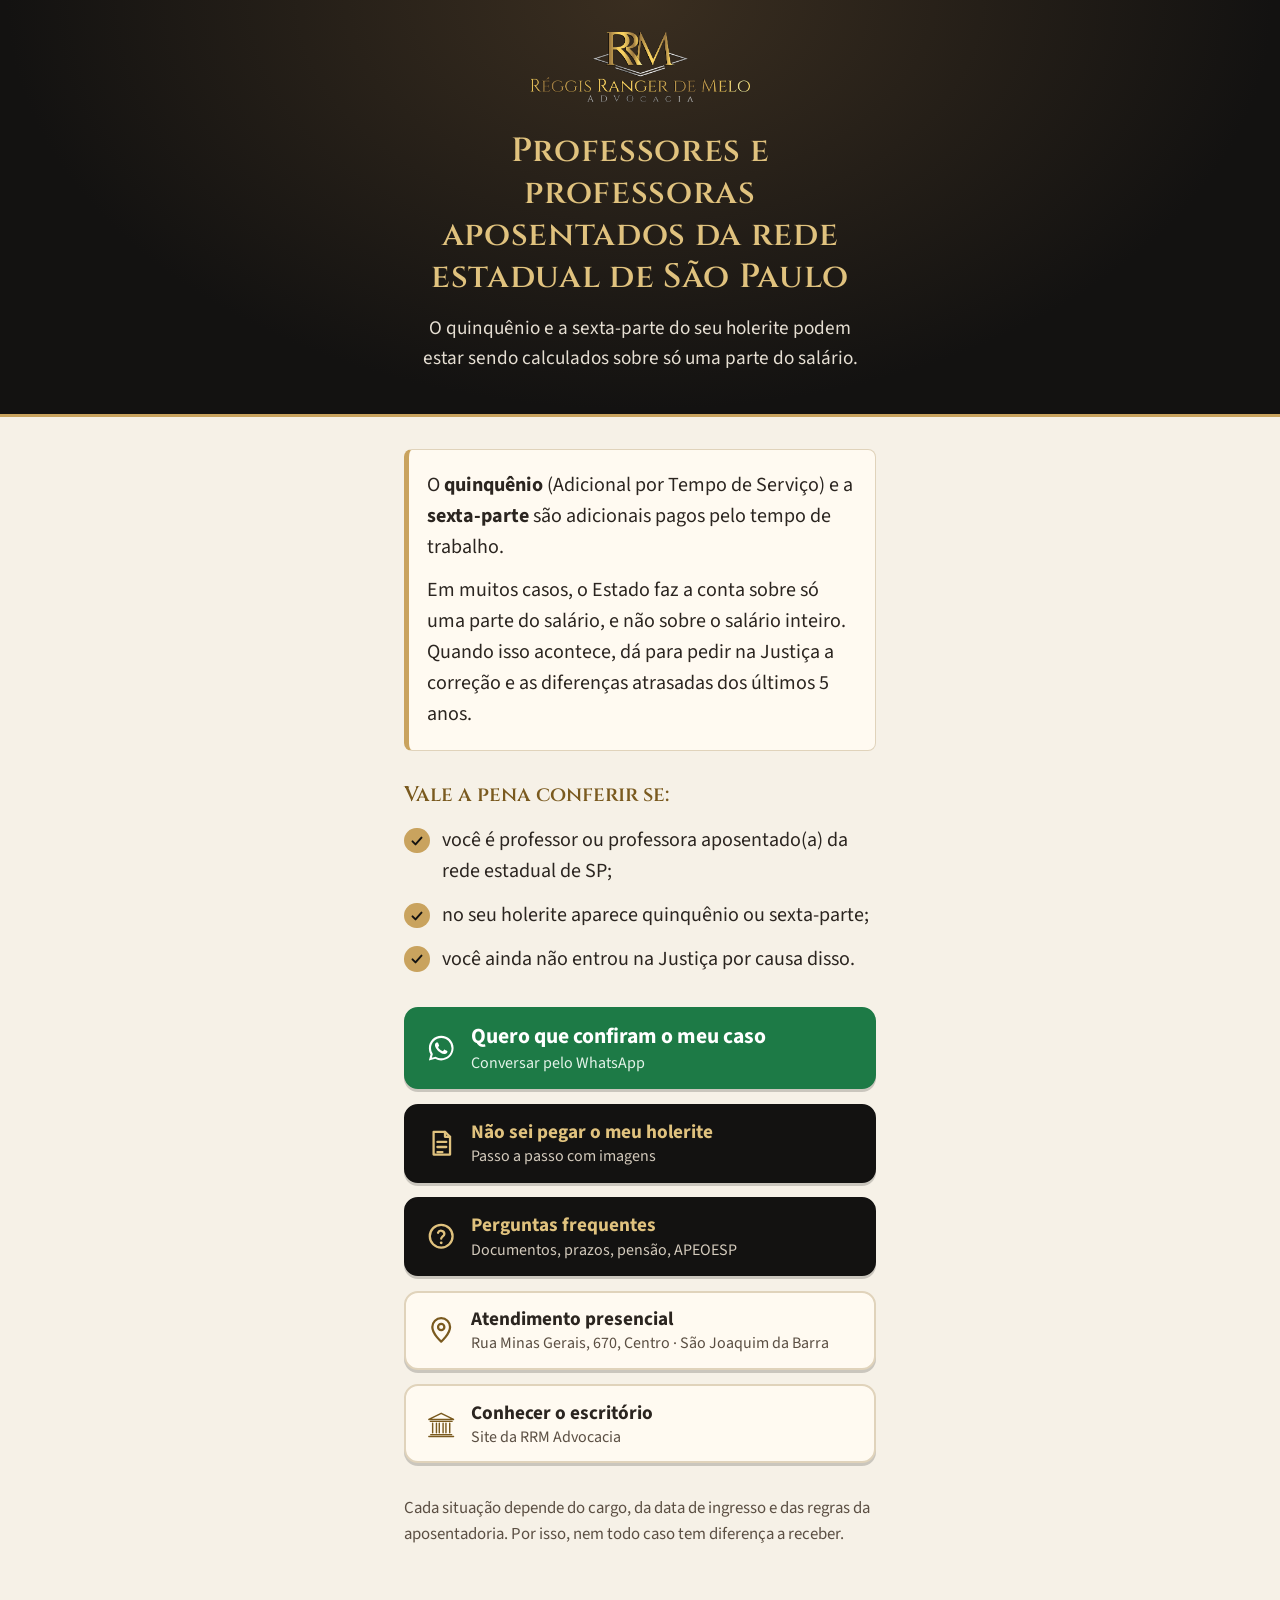
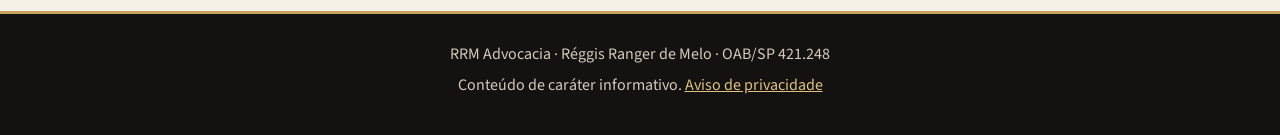
==== professores/index.html @ 8c8e2d01 "Rascunho da página de destino do anúncio para professores (/professores) Co-Authored-By: Claude Opus" ====
<!DOCTYPE html>
<html lang="pt-BR">
<head>
  <meta charset="utf-8">
  <meta name="viewport" content="width=device-width, initial-scale=1">
  <title>Professores aposentados da rede estadual de SP | RRM Advocacia</title>
  <meta name="description" content="Quinquênio (Adicional por Tempo de Serviço) e sexta-parte de professores aposentados da rede estadual de São Paulo. Atendimento em São Joaquim da Barra/SP ou pelo WhatsApp.">
  <meta name="theme-color" content="#131211">
  <link rel="canonical" href="https://advrrm.com.br/professores/">

  <meta property="og:type" content="website">
  <meta property="og:locale" content="pt_BR">
  <meta property="og:site_name" content="RRM Advocacia">
  <meta property="og:title" content="Professores aposentados da rede estadual de SP">
  <meta property="og:description" content="Quinquênio e sexta-parte: confira se o cálculo está certo. Atendimento pelo WhatsApp ou em São Joaquim da Barra/SP.">
  <meta property="og:url" content="https://advrrm.com.br/professores/">
  <meta property="og:image" content="https://advrrm.com.br/logo-rrm.png">
  <meta property="og:image:alt" content="Logotipo da RRM Advocacia">

  <link rel="icon" href="/favicon.ico" sizes="any">
  <link rel="icon" href="/favicon-32.png" type="image/png" sizes="32x32">
  <link rel="apple-touch-icon" href="/apple-touch-icon.png">
  <link rel="preload" href="/fontes/cinzel-latin.woff2" as="font" type="font/woff2" crossorigin>
  <link rel="preload" href="/fontes/source-sans-3-latin.woff2" as="font" type="font/woff2" crossorigin>

  <style>
    @font-face { font-family: "Cinzel"; src: url("/fontes/cinzel-latin.woff2") format("woff2"); font-weight: 400 900; font-display: swap; }
    @font-face { font-family: "Source Sans 3"; src: url("/fontes/source-sans-3-latin.woff2") format("woff2"); font-weight: 200 900; font-display: swap; }

    :root {
      --preto: #131211;
      --ouro: #c9a35e;
      --ouro-claro: #e0c27e;
      --ouro-escuro: #7a5a1f;
      --papel: #f6f1e7;
      --cartao: #fffaf1;
      --borda: #e0d3bb;
      --tinta: #2b2520;
      --tinta-suave: #5b4f43;
      --verde: #1d7a46;
      --titulo: "Cinzel", "Times New Roman", serif;
      --texto: "Source Sans 3", system-ui, -apple-system, "Segoe UI", Roboto, Arial, sans-serif;
    }
    * { box-sizing: border-box; }
    html { -webkit-text-size-adjust: 100%; }
    body {
      margin: 0;
      background: var(--papel);
      color: var(--tinta);
      font-family: var(--texto);
      font-size: 1.25rem;
      line-height: 1.55;
    }
    img { max-width: 100%; height: auto; display: block; }
    a:focus-visible { outline: 3px solid var(--ouro); outline-offset: 3px; }

    .topo {
      background: radial-gradient(ellipse at 50% 0%, #3a2e20 0%, var(--preto) 70%);
      color: #efe9df;
      text-align: center;
      padding: 2rem 1.25rem 2.5rem;
      border-bottom: 3px solid var(--ouro);
    }
    .topo img { width: 220px; margin: 0 auto 1.75rem; }
    .topo h1 {
      font-family: var(--titulo);
      font-weight: 600;
      font-size: clamp(1.55rem, 6.5vw, 2.1rem);
      line-height: 1.25;
      letter-spacing: .02em;
      color: var(--ouro-claro);
      margin: 0 auto;
      max-width: 30rem;
    }
    .topo p { margin: 1rem auto 0; max-width: 28rem; font-size: 1.2rem; color: #e6dfd3; }

    .conteudo { max-width: 32rem; margin: 0 auto; padding: 2rem 1.25rem 2.5rem; }

    .explica {
      background: var(--cartao);
      border: 1px solid var(--borda);
      border-left: 5px solid var(--ouro);
      border-radius: 8px;
      padding: 1.25rem 1.25rem 1.25rem 1.1rem;
      margin: 0 0 1.75rem;
    }
    .explica p { margin: 0 0 .75rem; }
    .explica p:last-child { margin: 0; }
    .explica strong { color: var(--tinta); }

    .confira { margin: 0 0 2rem; }
    .confira h2 {
      font-family: var(--titulo);
      font-size: 1.3rem;
      font-weight: 600;
      color: var(--ouro-escuro);
      margin: 0 0 .9rem;
    }
    .confira ul { list-style: none; margin: 0; padding: 0; }
    .confira li { position: relative; padding-left: 2.4rem; margin-bottom: .8rem; }
    .confira li::before {
      content: "";
      position: absolute; left: 0; top: .15rem;
      width: 1.6rem; height: 1.6rem;
      border-radius: 50%;
      background: var(--ouro) url("data:image/svg+xml,%3Csvg xmlns='http://www.w3.org/2000/svg' viewBox='0 0 24 24'%3E%3Cpath d='M6 12.5l4 4 8-9' fill='none' stroke='%23131211' stroke-width='2.6' stroke-linecap='round' stroke-linejoin='round'/%3E%3C/svg%3E") center / 1.1rem no-repeat;
    }

    .botoes { display: grid; gap: .9rem; margin: 0 0 2rem; }
    .botao {
      display: flex;
      align-items: center;
      gap: .9rem;
      min-height: 4.25rem;
      padding: .9rem 1.25rem;
      border-radius: 14px;
      border: 2px solid var(--preto);
      background: var(--preto);
      color: var(--ouro-claro);
      font-weight: 700;
      font-size: 1.2rem;
      line-height: 1.25;
      text-decoration: none;
      box-shadow: 0 3px 0 rgba(0,0,0,.18);
    }
    .botao svg { flex: none; width: 1.9rem; height: 1.9rem; }
    .botao span small { display: block; font-weight: 400; font-size: 1rem; color: #d3cabc; margin-top: .15rem; }
    .botao:active { transform: translateY(2px); box-shadow: none; }
    .botao-principal {
      background: var(--verde);
      border-color: var(--verde);
      color: #fff;
      font-size: 1.35rem;
      min-height: 5rem;
    }
    .botao-principal span small { color: #e3f3e9; }
    .botao-claro {
      background: var(--cartao);
      border-color: var(--borda);
      color: var(--tinta);
    }
    .botao-claro span small { color: var(--tinta-suave); }
    .botao-claro svg { color: var(--ouro-escuro); }

    .aviso { font-size: 1.05rem; color: var(--tinta-suave); margin: 0 0 1.5rem; }

    .rodape {
      background: var(--preto);
      color: #d3cabc;
      text-align: center;
      font-size: 1rem;
      padding: 1.75rem 1.25rem 2rem;
      border-top: 3px solid var(--ouro);
    }
    .rodape p { margin: 0 0 .35rem; }
    .rodape a { color: var(--ouro-claro); }
  </style>
</head>
<body>
  <header class="topo">
    <img src="/logo-rrm.png" width="1502" height="480" alt="RRM Advocacia · Réggis Ranger de Melo">
    <h1>Professores e professoras aposentados da rede estadual de São Paulo</h1>
    <p>O quinquênio e a sexta-parte do seu holerite podem estar sendo calculados sobre só uma parte do salário.</p>
  </header>

  <main class="conteudo">
    <div class="explica">
      <p>O <strong>quinquênio</strong> (Adicional por Tempo de Serviço) e a <strong>sexta-parte</strong> são adicionais pagos pelo tempo de trabalho.</p>
      <p>Em muitos casos, o Estado faz a conta sobre só uma parte do salário, e não sobre o salário inteiro. Quando isso acontece, dá para pedir na Justiça a correção e as diferenças atrasadas dos últimos 5 anos.</p>
    </div>

    <section class="confira" aria-labelledby="confira-titulo">
      <h2 id="confira-titulo">Vale a pena conferir se:</h2>
      <ul>
        <li>você é professor ou professora aposentado(a) da rede estadual de SP;</li>
        <li>no seu holerite aparece quinquênio ou sexta-parte;</li>
        <li>você ainda não entrou na Justiça por causa disso.</li>
      </ul>
    </section>

    <nav class="botoes" aria-label="Opções de atendimento">
      <a class="botao botao-principal" href="https://wa.me/551637285886?text=Ol%C3%A1%2C%20vim%20pelo%20an%C3%BAncio%20e%20gostaria%20de%20atendimento%20sobre%20professores%20aposentados%20da%20rede%20estadual." rel="noopener">
        <svg aria-hidden="true" focusable="false"><use href="#icone-whatsapp"/></svg>
        <span>Quero que confiram o meu caso<small>Conversar pelo WhatsApp</small></span>
      </a>
      <a class="botao" href="/como-baixar-holerite.html">
        <svg aria-hidden="true" focusable="false"><use href="#icone-holerite"/></svg>
        <span>Não sei pegar o meu holerite<small>Passo a passo com imagens</small></span>
      </a>
      <a class="botao" href="/servidor-publico.html#faq-titulo">
        <svg aria-hidden="true" focusable="false"><use href="#icone-pergunta"/></svg>
        <span>Perguntas frequentes<small>Documentos, prazos, pensão, APEOESP</small></span>
      </a>
      <a class="botao botao-claro" href="https://www.google.com/maps/search/?api=1&amp;query=Rua%20Minas%20Gerais%2C%20670%2C%20Centro%2C%20S%C3%A3o%20Joaquim%20da%20Barra%20-%20SP" target="_blank" rel="noopener noreferrer">
        <svg aria-hidden="true" focusable="false"><use href="#icone-local"/></svg>
        <span>Atendimento presencial<small>Rua Minas Gerais, 670, Centro · São Joaquim da Barra</small></span>
      </a>
      <a class="botao botao-claro" href="/">
        <svg aria-hidden="true" focusable="false"><use href="#icone-coluna"/></svg>
        <span>Conhecer o escritório<small>Site da RRM Advocacia</small></span>
      </a>
    </nav>

    <p class="aviso">Cada situação depende do cargo, da data de ingresso e das regras da aposentadoria. Por isso, nem todo caso tem diferença a receber.</p>
  </main>

  <footer class="rodape">
    <p>RRM Advocacia · Réggis Ranger de Melo · OAB/SP 421.248</p>
    <p>Conteúdo de caráter informativo. <a href="/privacidade.html">Aviso de privacidade</a></p>
  </footer>

  <svg width="0" height="0" style="position:absolute" aria-hidden="true" focusable="false">
    <symbol id="icone-whatsapp" viewBox="0 0 32 32"><path fill="currentColor" d="M16.04 3C8.86 3 3.04 8.8 3.04 15.96c0 2.3.6 4.53 1.75 6.5L3 29l6.72-1.76a13 13 0 0 0 6.32 1.61h.01c7.17 0 13-5.8 13-12.96C29.05 8.8 23.21 3 16.04 3Zm0 23.66h-.01c-1.94 0-3.85-.52-5.51-1.51l-.4-.23-3.99 1.04 1.07-3.88-.26-.4a10.7 10.7 0 0 1-1.65-5.72c0-5.95 4.85-10.79 10.8-10.79 2.88 0 5.59 1.12 7.63 3.16a10.7 10.7 0 0 1 3.16 7.63c0 5.95-4.85 10.7-10.84 10.7Zm5.92-8.07c-.32-.16-1.92-.95-2.22-1.05-.3-.11-.51-.16-.73.16-.22.32-.84 1.05-1.03 1.27-.19.21-.38.24-.7.08-.33-.16-1.38-.51-2.62-1.62-.97-.86-1.62-1.93-1.81-2.25-.19-.32-.02-.5.14-.66.15-.14.33-.38.49-.57.16-.19.21-.32.32-.54.11-.21.05-.4-.03-.56-.08-.16-.73-1.75-1-2.4-.26-.63-.53-.54-.73-.55h-.62c-.21 0-.56.08-.86.4-.3.32-1.13 1.1-1.13 2.69s1.16 3.12 1.32 3.34c.16.21 2.28 3.47 5.52 4.87.77.33 1.37.53 1.84.68.77.24 1.48.21 2.03.13.62-.09 1.92-.78 2.19-1.54.27-.76.27-1.4.19-1.54-.08-.13-.29-.21-.62-.37Z"/></symbol>
    <symbol id="icone-holerite" viewBox="0 0 24 24"><g fill="none" stroke="currentColor" stroke-width="1.8" stroke-linecap="round" stroke-linejoin="round"><path d="M6 3h9l4 4v14H6Z"/><path d="M15 3v4h4M9 11h7M9 15h7M9 19h4"/></g></symbol>
    <symbol id="icone-pergunta" viewBox="0 0 24 24"><g fill="none" stroke="currentColor" stroke-width="1.8" stroke-linecap="round" stroke-linejoin="round"><circle cx="12" cy="12" r="9"/><path d="M9.5 9.3a2.6 2.6 0 0 1 5 .9c0 1.7-2.5 2.2-2.5 3.8"/></g><circle cx="12" cy="17.2" r="1.1" fill="currentColor"/></symbol>
    <symbol id="icone-local" viewBox="0 0 24 24"><g fill="none" stroke="currentColor" stroke-width="1.8" stroke-linejoin="round"><path d="M12 21s-7-6.1-7-11.5a7 7 0 0 1 14 0C19 14.9 12 21 12 21Z"/><circle cx="12" cy="9.5" r="2.5"/></g></symbol>
    <symbol id="icone-coluna" viewBox="0 0 64 64"><g fill="none" stroke="currentColor" stroke-width="3" stroke-linejoin="round" stroke-linecap="round"><path d="M6 22 32 9l26 13Z"/><path d="M9 26h46M14 30v20M22 30v20M42 30v20M50 30v20M28 30v20M36 30v20M10 54h44M6 58h52"/></g></symbol>
  </svg>

  <!-- Cloudflare Web Analytics --><script type='module' src='https://static.cloudflareinsights.com/beacon.min.js' data-cf-beacon='{"token": "990695eda1e849b4b860014d4d58124f"}'></script><!-- End Cloudflare Web Analytics -->
</body>
</html>
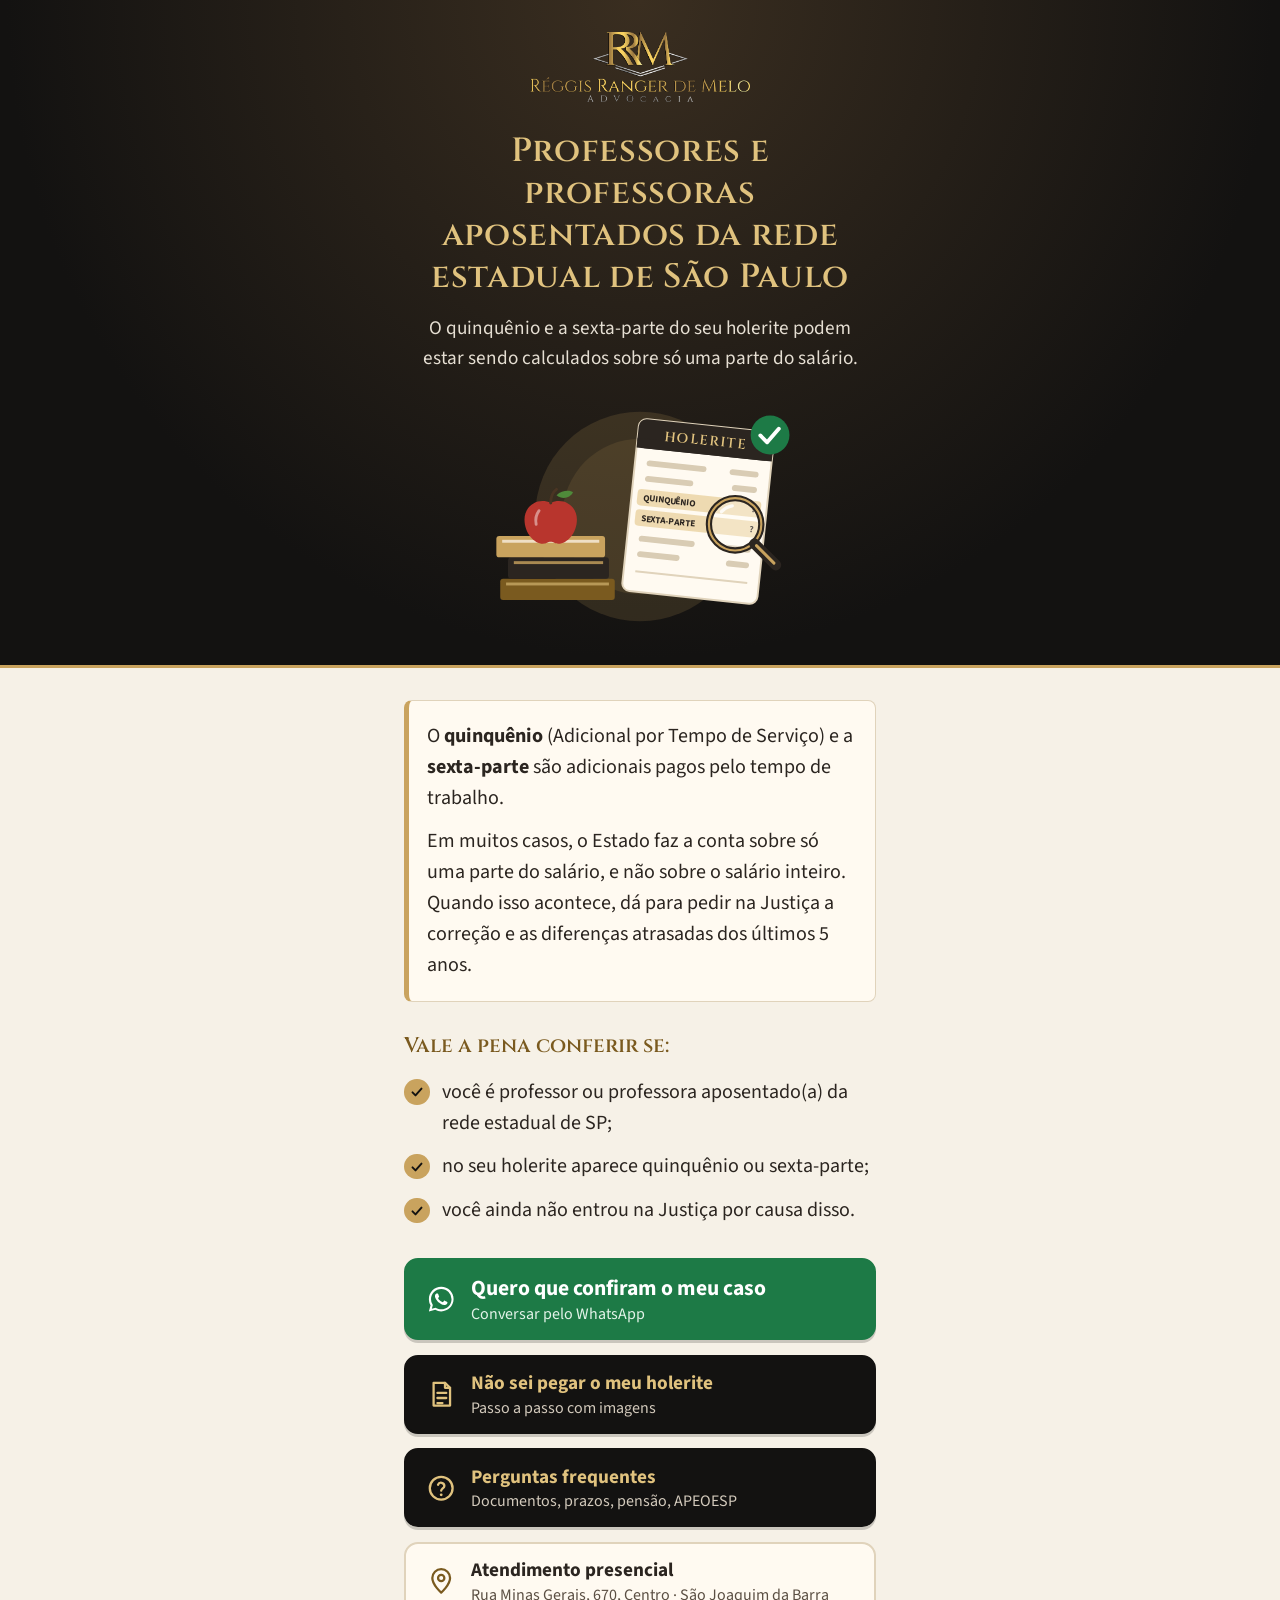
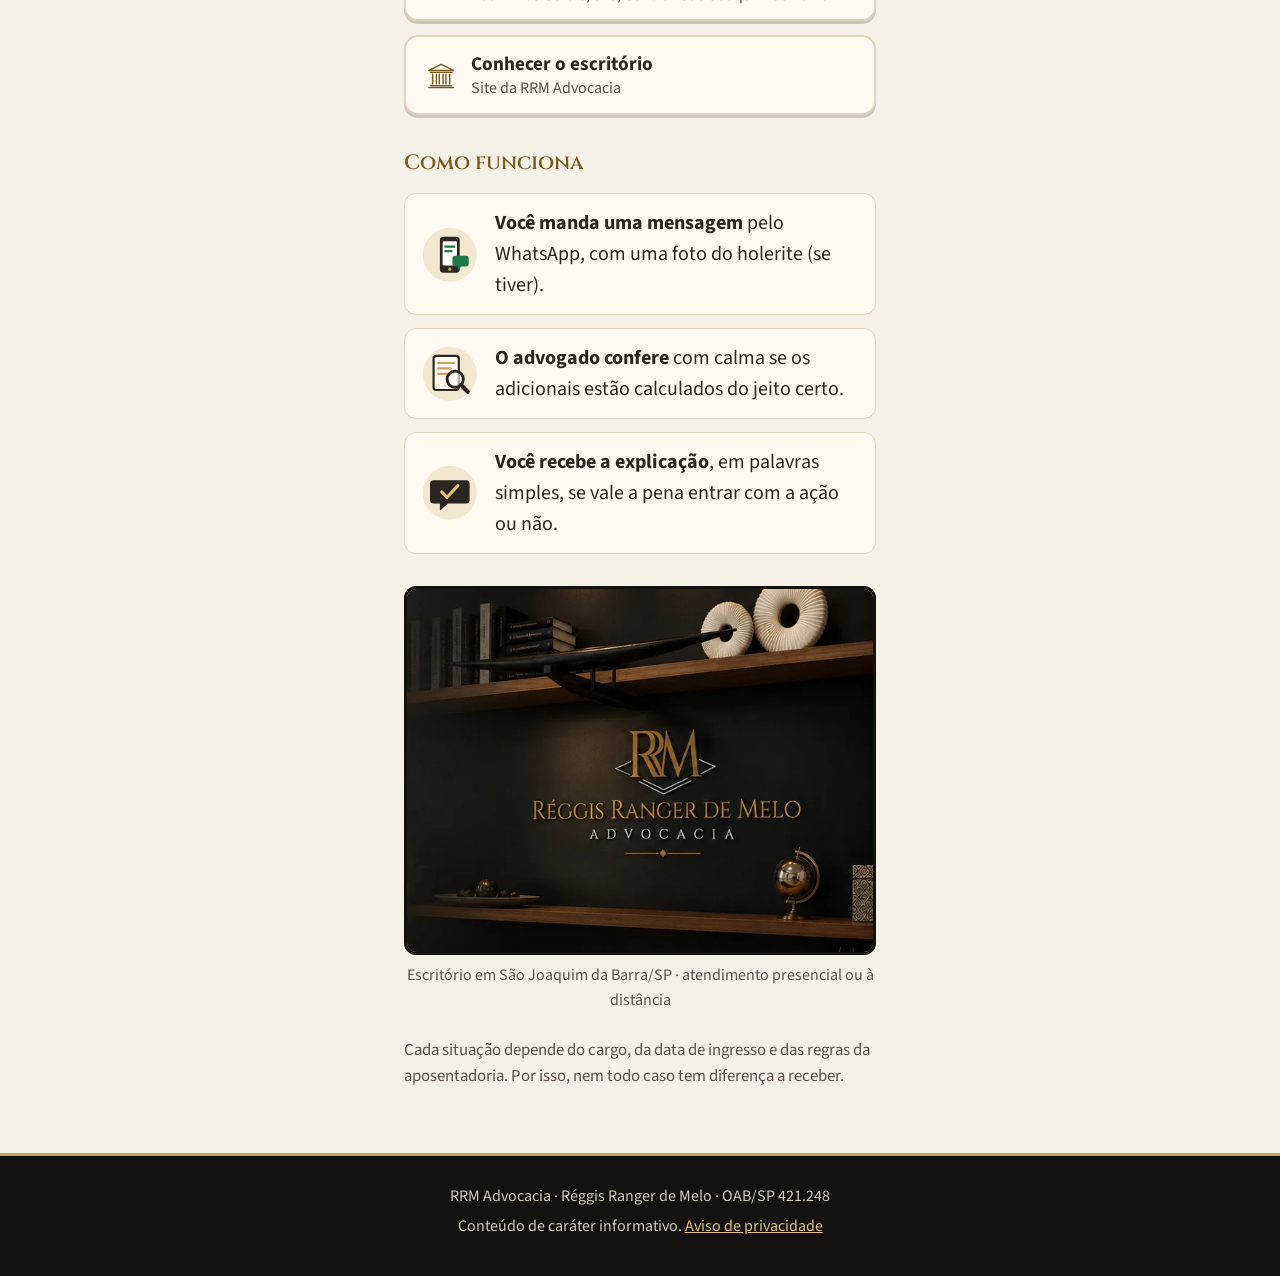
==== commit e1d1113e: "Página dos professores: ilustração, "Como funciona" e foto do escritório Co-Authored-By: Claude Opus" ====
--- a/professores/index.html
+++ b/professores/index.html
@@ -154,6 +154,31 @@
     }
     .rodape p { margin: 0 0 .35rem; }
     .rodape a { color: var(--ouro-claro); }
+
+    .ilustracao { display: block; width: 100%; max-width: 330px; margin: 1.75rem auto 0; }
+
+    .como { margin: 0 0 2rem; }
+    .como h2, .confira h2 {
+      font-family: var(--titulo);
+      font-size: 1.3rem;
+      font-weight: 600;
+      color: var(--ouro-escuro);
+      margin: 0 0 .9rem;
+    }
+    .como ol { list-style: none; margin: 0; padding: 0; display: grid; gap: .8rem; }
+    .como li {
+      display: flex; align-items: center; gap: 1rem;
+      background: var(--cartao);
+      border: 1px solid var(--borda);
+      border-radius: 12px;
+      padding: .85rem 1rem;
+    }
+    .como svg { flex: none; width: 3.6rem; height: 3.6rem; }
+    .como strong { color: var(--tinta); }
+
+    .foto { margin: 0 0 1.5rem; }
+    .foto img { width: 100%; border-radius: 12px; border: 3px solid var(--preto); }
+    .foto figcaption { font-size: 1rem; color: var(--tinta-suave); text-align: center; margin-top: .5rem; }
   </style>
 </head>
 <body>
@@ -161,6 +186,50 @@
     <img src="/logo-rrm.png" width="1502" height="480" alt="RRM Advocacia · Réggis Ranger de Melo">
     <h1>Professores e professoras aposentados da rede estadual de São Paulo</h1>
     <p>O quinquênio e a sexta-parte do seu holerite podem estar sendo calculados sobre só uma parte do salário.</p>
+    <svg class="ilustracao" viewBox="0 0 340 230" role="img" aria-label="Ilustração: holerite sendo conferido com uma lupa, ao lado de livros e uma maçã">
+      <circle cx="170" cy="118" r="108" fill="#c9a35e" opacity=".16"/>
+      <circle cx="170" cy="118" r="80" fill="#c9a35e" opacity=".12"/>
+      <!-- livros -->
+      <rect x="26" y="182" width="118" height="22" rx="3" fill="#7a5a1f"/>
+      <rect x="32" y="186" width="106" height="3" fill="#e0c27e" opacity=".6"/>
+      <rect x="34" y="160" width="104" height="22" rx="3" fill="#2b2520"/>
+      <rect x="40" y="164" width="92" height="3" fill="#c9a35e" opacity=".8"/>
+      <rect x="22" y="138" width="112" height="22" rx="3" fill="#c9a35e"/>
+      <rect x="28" y="142" width="100" height="3" fill="#fffaf1" opacity=".7"/>
+      <!-- maçã -->
+      <path d="M78 104c-12-6-27 2-27 17 0 14 10 25 19 25 4 0 5-2 8-2s4 2 8 2c9 0 19-11 19-25 0-15-15-23-27-17Z" fill="#b8352d"/>
+      <path d="M66 112c-3 4-4 9-3 14" stroke="#fff" stroke-width="3" stroke-linecap="round" opacity=".45" fill="none"/>
+      <path d="M78 104c0-6 2-11 6-14" stroke="#4a3523" stroke-width="3" stroke-linecap="round" fill="none"/>
+      <path d="M84 96c6-6 15-5 17-3-3 6-11 8-17 3Z" fill="#4f8a3a"/>
+      <!-- holerite -->
+      <g transform="rotate(6 232 112)">
+        <rect x="160" y="24" width="140" height="178" rx="8" fill="#fffaf1" stroke="#e0d3bb" stroke-width="2"/>
+        <rect x="160" y="24" width="140" height="30" rx="8" fill="#2b2520"/>
+        <rect x="160" y="44" width="140" height="10" fill="#2b2520"/>
+        <text x="230" y="44" text-anchor="middle" font-family="Cinzel, serif" font-weight="700" font-size="14" fill="#e0c27e" letter-spacing="1.5">HOLERITE</text>
+        <g font-family="Source Sans 3, Arial, sans-serif" font-size="9.5" fill="#5b4f43">
+          <rect x="172" y="66" width="62" height="6" rx="3" fill="#d9ccb4"/><rect x="258" y="66" width="30" height="6" rx="3" fill="#d9ccb4"/>
+          <rect x="172" y="82" width="50" height="6" rx="3" fill="#d9ccb4"/><rect x="262" y="82" width="26" height="6" rx="3" fill="#d9ccb4"/>
+          <rect x="166" y="96" width="128" height="17" rx="4" fill="#e0c27e" opacity=".55"/>
+          <text x="172" y="108" font-weight="700" fill="#2b2520">QUINQUÊNIO</text><text x="288" y="108" text-anchor="end" font-weight="700" fill="#2b2520">?</text>
+          <rect x="166" y="117" width="128" height="17" rx="4" fill="#e0c27e" opacity=".55"/>
+          <text x="172" y="129" font-weight="700" fill="#2b2520">SEXTA-PARTE</text><text x="288" y="129" text-anchor="end" font-weight="700" fill="#2b2520">?</text>
+          <rect x="172" y="144" width="58" height="6" rx="3" fill="#d9ccb4"/><rect x="260" y="144" width="28" height="6" rx="3" fill="#d9ccb4"/>
+          <rect x="172" y="160" width="44" height="6" rx="3" fill="#d9ccb4"/><rect x="264" y="160" width="24" height="6" rx="3" fill="#d9ccb4"/>
+          <rect x="172" y="180" width="116" height="2" fill="#e0d3bb"/>
+        </g>
+      </g>
+      <!-- lupa -->
+      <circle cx="268" cy="126" r="27" fill="#ffffff" opacity=".25"/>
+      <circle cx="268" cy="126" r="27" fill="none" stroke="#2b2520" stroke-width="6.5"/>
+      <circle cx="268" cy="126" r="27" fill="none" stroke="#c9a35e" stroke-width="2.2"/>
+      <path d="M288 146 310 168" stroke="#2b2520" stroke-width="11" stroke-linecap="round"/>
+      <path d="M290 148 308 166" stroke="#c9a35e" stroke-width="3" stroke-linecap="round"/>
+      <path d="M254 113a18 18 0 0 1 11-6" stroke="#fff" stroke-width="3.5" stroke-linecap="round" fill="none" opacity=".8"/>
+      <!-- selo -->
+      <circle cx="304" cy="34" r="20" fill="#1d7a46"/>
+      <path d="M294 34.5l7 7 12-14" fill="none" stroke="#fff" stroke-width="4" stroke-linecap="round" stroke-linejoin="round"/>
+    </svg>
   </header>
 
   <main class="conteudo">
@@ -201,6 +270,30 @@
       </a>
     </nav>
 
+    <section class="como" aria-labelledby="como-titulo">
+      <h2 id="como-titulo">Como funciona</h2>
+      <ol>
+        <li>
+          <svg viewBox="0 0 64 64" aria-hidden="true" focusable="false"><circle cx="32" cy="32" r="30" fill="#c9a35e" opacity=".22"/><rect x="21" y="12" width="22" height="40" rx="4" fill="#2b2520"/><rect x="24" y="17" width="16" height="27" rx="1.5" fill="#fffaf1"/><circle cx="32" cy="48" r="1.8" fill="#c9a35e"/><path d="M27 23h10M27 28h7" stroke="#1d7a46" stroke-width="2.4" stroke-linecap="round"/><path d="M38 33h12a3 3 0 0 1 3 3v6a3 3 0 0 1-3 3h-5l-4 4v-4h-3a3 3 0 0 1-3-3v-6a3 3 0 0 1 3-3Z" fill="#1d7a46"/></svg>
+          <span><strong>Você manda uma mensagem</strong> pelo WhatsApp, com uma foto do holerite (se tiver).</span>
+        </li>
+        <li>
+          <svg viewBox="0 0 64 64" aria-hidden="true" focusable="false"><circle cx="32" cy="32" r="30" fill="#c9a35e" opacity=".22"/><rect x="14" y="12" width="28" height="38" rx="3" fill="#fffaf1" stroke="#2b2520" stroke-width="2.4"/><path d="M19 20h18M19 26h14M19 32h18" stroke="#c9a35e" stroke-width="2.4" stroke-linecap="round"/><circle cx="38" cy="38" r="9" fill="#fff" fill-opacity=".6" stroke="#2b2520" stroke-width="3.2"/><path d="M44.5 44.5 52 52" stroke="#2b2520" stroke-width="4.5" stroke-linecap="round"/></svg>
+          <span><strong>O advogado confere</strong> com calma se os adicionais estão calculados do jeito certo.</span>
+        </li>
+        <li>
+          <svg viewBox="0 0 64 64" aria-hidden="true" focusable="false"><circle cx="32" cy="32" r="30" fill="#c9a35e" opacity=".22"/><path d="M14 18h36a4 4 0 0 1 4 4v18a4 4 0 0 1-4 4H30l-9 8v-8h-7a4 4 0 0 1-4-4V22a4 4 0 0 1 4-4Z" fill="#2b2520"/><path d="M23 31l6 6 12-13" fill="none" stroke="#e0c27e" stroke-width="3.4" stroke-linecap="round" stroke-linejoin="round"/></svg>
+          <span><strong>Você recebe a explicação</strong>, em palavras simples, se vale a pena entrar com a ação ou não.</span>
+        </li>
+      </ol>
+    </section>
+
+
+    <figure class="foto">
+      <img src="/professores/escritorio.webp" width="640" height="498" alt="Parede do escritório RRM Advocacia, com o logotipo Réggis Ranger de Melo Advocacia" loading="lazy" decoding="async">
+      <figcaption>Escritório em São Joaquim da Barra/SP · atendimento presencial ou à distância</figcaption>
+    </figure>
+
     <p class="aviso">Cada situação depende do cargo, da data de ingresso e das regras da aposentadoria. Por isso, nem todo caso tem diferença a receber.</p>
   </main>
 
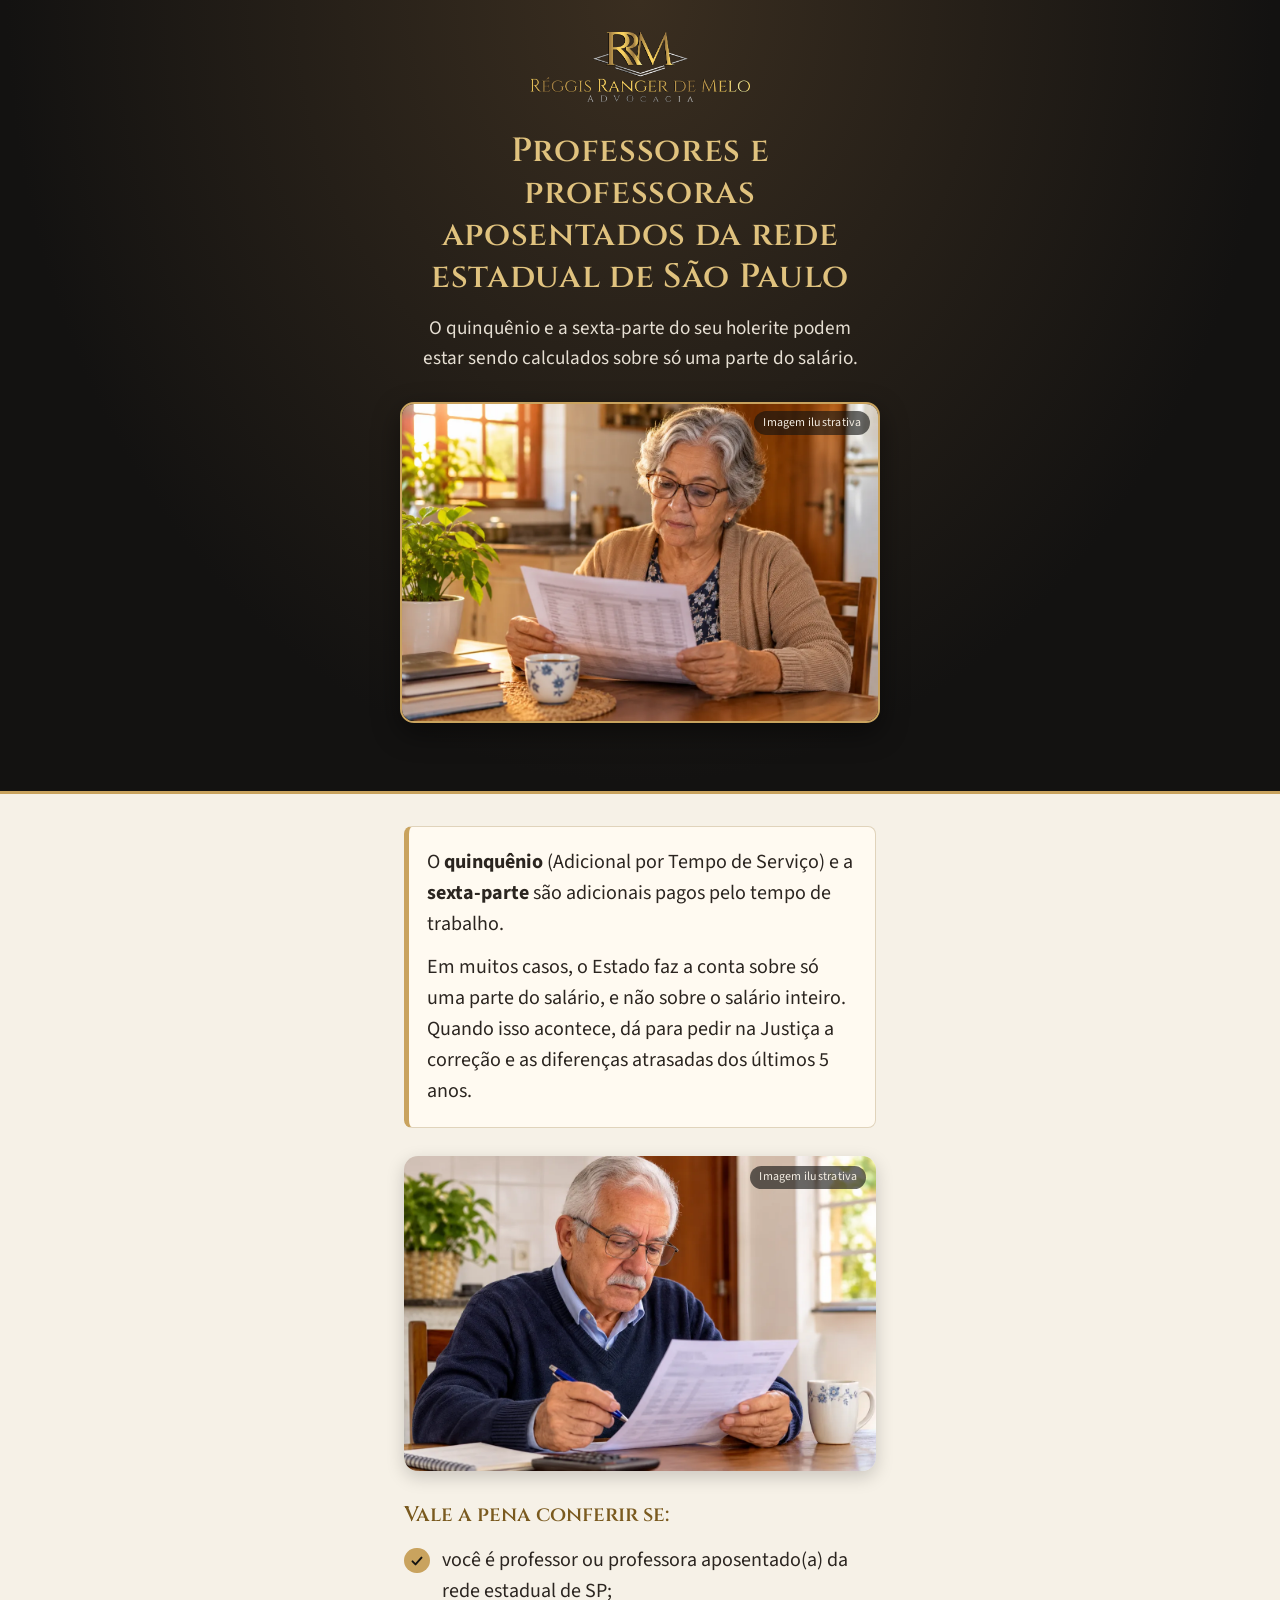
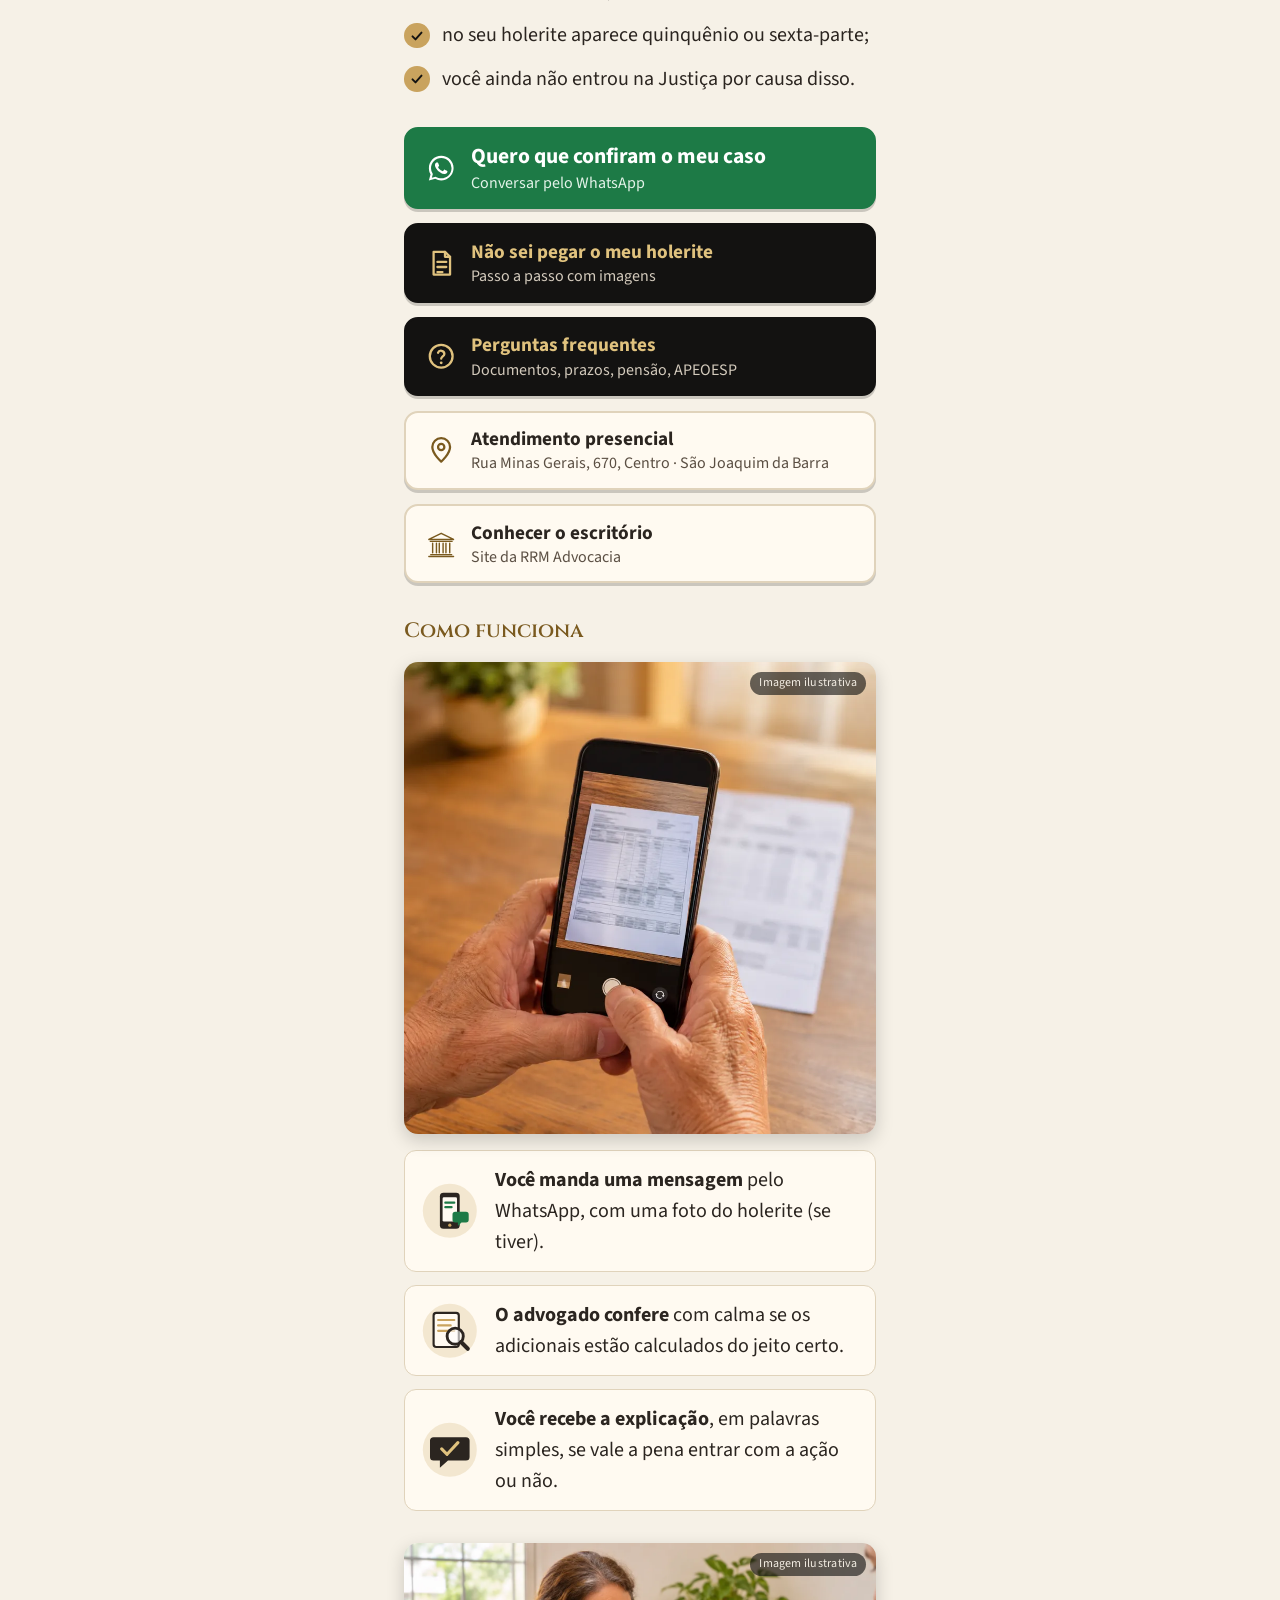
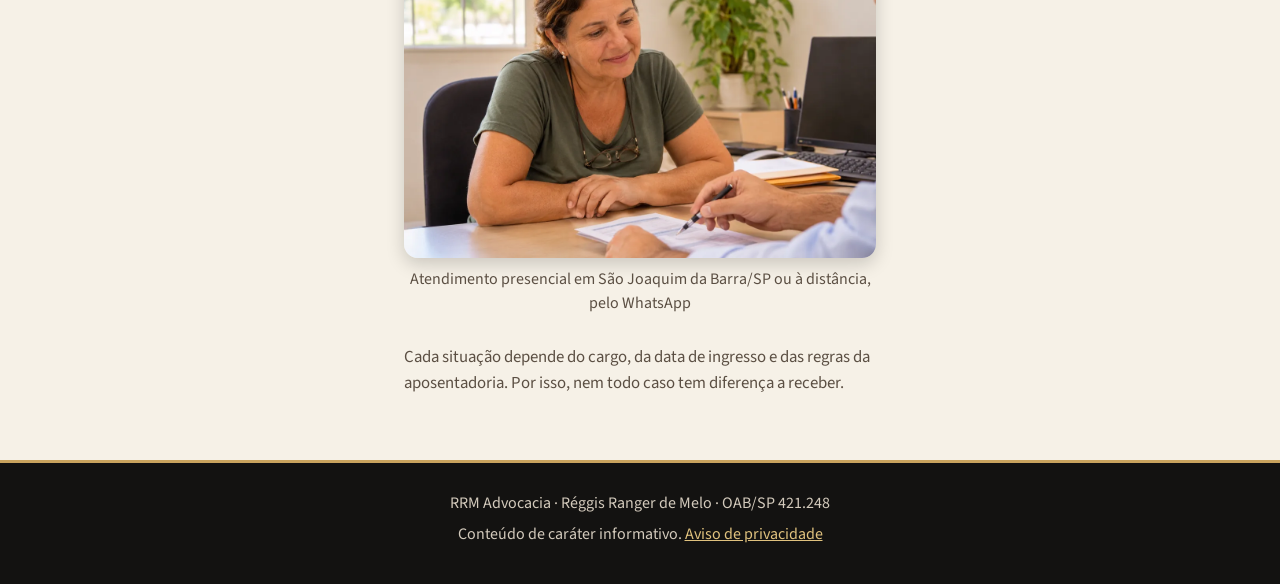
==== commit 52e22544: "Página dos professores: fotos realistas no lugar das ilustrações Co-Authored-By: Claude Opus 5.5 <no" ====
--- a/professores/index.html
+++ b/professores/index.html
@@ -155,7 +155,6 @@
     .rodape p { margin: 0 0 .35rem; }
     .rodape a { color: var(--ouro-claro); }
 
-    .ilustracao { display: block; width: 100%; max-width: 330px; margin: 1.75rem auto 0; }
 
     .como { margin: 0 0 2rem; }
     .como h2, .confira h2 {
@@ -176,9 +175,18 @@
     .como svg { flex: none; width: 3.6rem; height: 3.6rem; }
     .como strong { color: var(--tinta); }
 
-    .foto { margin: 0 0 1.5rem; }
-    .foto img { width: 100%; border-radius: 12px; border: 3px solid var(--preto); }
-    .foto figcaption { font-size: 1rem; color: var(--tinta-suave); text-align: center; margin-top: .5rem; }
+    .foto { position: relative; margin: 0 0 1.75rem; }
+    .foto img { width: 100%; border-radius: 14px; box-shadow: 0 6px 18px rgba(0,0,0,.18); }
+    .foto figcaption { font-size: 1rem; color: var(--tinta-suave); text-align: center; margin-top: .55rem; }
+    .selo-ilustrativa {
+      position: absolute; right: .6rem; top: .6rem;
+      font-size: .75rem; line-height: 1; letter-spacing: .02em;
+      padding: .35rem .55rem; border-radius: 999px;
+      background: rgba(19,18,17,.62); color: #f3ede3;
+    }
+    .foto-topo { max-width: 30rem; margin: 1.75rem auto 0; }
+    .foto-topo img { border: 2px solid var(--ouro); box-shadow: 0 10px 28px rgba(0,0,0,.45); }
+    .como .foto { margin-bottom: 1rem; }
   </style>
 </head>
 <body>
@@ -186,50 +194,10 @@
     <img src="/logo-rrm.png" width="1502" height="480" alt="RRM Advocacia · Réggis Ranger de Melo">
     <h1>Professores e professoras aposentados da rede estadual de São Paulo</h1>
     <p>O quinquênio e a sexta-parte do seu holerite podem estar sendo calculados sobre só uma parte do salário.</p>
-    <svg class="ilustracao" viewBox="0 0 340 230" role="img" aria-label="Ilustração: holerite sendo conferido com uma lupa, ao lado de livros e uma maçã">
-      <circle cx="170" cy="118" r="108" fill="#c9a35e" opacity=".16"/>
-      <circle cx="170" cy="118" r="80" fill="#c9a35e" opacity=".12"/>
-      <!-- livros -->
-      <rect x="26" y="182" width="118" height="22" rx="3" fill="#7a5a1f"/>
-      <rect x="32" y="186" width="106" height="3" fill="#e0c27e" opacity=".6"/>
-      <rect x="34" y="160" width="104" height="22" rx="3" fill="#2b2520"/>
-      <rect x="40" y="164" width="92" height="3" fill="#c9a35e" opacity=".8"/>
-      <rect x="22" y="138" width="112" height="22" rx="3" fill="#c9a35e"/>
-      <rect x="28" y="142" width="100" height="3" fill="#fffaf1" opacity=".7"/>
-      <!-- maçã -->
-      <path d="M78 104c-12-6-27 2-27 17 0 14 10 25 19 25 4 0 5-2 8-2s4 2 8 2c9 0 19-11 19-25 0-15-15-23-27-17Z" fill="#b8352d"/>
-      <path d="M66 112c-3 4-4 9-3 14" stroke="#fff" stroke-width="3" stroke-linecap="round" opacity=".45" fill="none"/>
-      <path d="M78 104c0-6 2-11 6-14" stroke="#4a3523" stroke-width="3" stroke-linecap="round" fill="none"/>
-      <path d="M84 96c6-6 15-5 17-3-3 6-11 8-17 3Z" fill="#4f8a3a"/>
-      <!-- holerite -->
-      <g transform="rotate(6 232 112)">
-        <rect x="160" y="24" width="140" height="178" rx="8" fill="#fffaf1" stroke="#e0d3bb" stroke-width="2"/>
-        <rect x="160" y="24" width="140" height="30" rx="8" fill="#2b2520"/>
-        <rect x="160" y="44" width="140" height="10" fill="#2b2520"/>
-        <text x="230" y="44" text-anchor="middle" font-family="Cinzel, serif" font-weight="700" font-size="14" fill="#e0c27e" letter-spacing="1.5">HOLERITE</text>
-        <g font-family="Source Sans 3, Arial, sans-serif" font-size="9.5" fill="#5b4f43">
-          <rect x="172" y="66" width="62" height="6" rx="3" fill="#d9ccb4"/><rect x="258" y="66" width="30" height="6" rx="3" fill="#d9ccb4"/>
-          <rect x="172" y="82" width="50" height="6" rx="3" fill="#d9ccb4"/><rect x="262" y="82" width="26" height="6" rx="3" fill="#d9ccb4"/>
-          <rect x="166" y="96" width="128" height="17" rx="4" fill="#e0c27e" opacity=".55"/>
-          <text x="172" y="108" font-weight="700" fill="#2b2520">QUINQUÊNIO</text><text x="288" y="108" text-anchor="end" font-weight="700" fill="#2b2520">?</text>
-          <rect x="166" y="117" width="128" height="17" rx="4" fill="#e0c27e" opacity=".55"/>
-          <text x="172" y="129" font-weight="700" fill="#2b2520">SEXTA-PARTE</text><text x="288" y="129" text-anchor="end" font-weight="700" fill="#2b2520">?</text>
-          <rect x="172" y="144" width="58" height="6" rx="3" fill="#d9ccb4"/><rect x="260" y="144" width="28" height="6" rx="3" fill="#d9ccb4"/>
-          <rect x="172" y="160" width="44" height="6" rx="3" fill="#d9ccb4"/><rect x="264" y="160" width="24" height="6" rx="3" fill="#d9ccb4"/>
-          <rect x="172" y="180" width="116" height="2" fill="#e0d3bb"/>
-        </g>
-      </g>
-      <!-- lupa -->
-      <circle cx="268" cy="126" r="27" fill="#ffffff" opacity=".25"/>
-      <circle cx="268" cy="126" r="27" fill="none" stroke="#2b2520" stroke-width="6.5"/>
-      <circle cx="268" cy="126" r="27" fill="none" stroke="#c9a35e" stroke-width="2.2"/>
-      <path d="M288 146 310 168" stroke="#2b2520" stroke-width="11" stroke-linecap="round"/>
-      <path d="M290 148 308 166" stroke="#c9a35e" stroke-width="3" stroke-linecap="round"/>
-      <path d="M254 113a18 18 0 0 1 11-6" stroke="#fff" stroke-width="3.5" stroke-linecap="round" fill="none" opacity=".8"/>
-      <!-- selo -->
-      <circle cx="304" cy="34" r="20" fill="#1d7a46"/>
-      <path d="M294 34.5l7 7 12-14" fill="none" stroke="#fff" stroke-width="4" stroke-linecap="round" stroke-linejoin="round"/>
-    </svg>
+    <figure class="foto foto-topo">
+          <img src="/professores/professora.webp" width="1200" height="800" alt="Professora aposentada conferindo o holerite à mesa da cozinha" fetchpriority="high" decoding="async">
+          <span class="selo-ilustrativa">Imagem ilustrativa</span>
+        </figure>
   </header>
 
   <main class="conteudo">
@@ -237,6 +205,11 @@
       <p>O <strong>quinquênio</strong> (Adicional por Tempo de Serviço) e a <strong>sexta-parte</strong> são adicionais pagos pelo tempo de trabalho.</p>
       <p>Em muitos casos, o Estado faz a conta sobre só uma parte do salário, e não sobre o salário inteiro. Quando isso acontece, dá para pedir na Justiça a correção e as diferenças atrasadas dos últimos 5 anos.</p>
     </div>
+
+    <figure class="foto">
+        <img src="/professores/professor.webp" width="1200" height="800" alt="Professor aposentado conferindo o holerite com uma caneta na mão" loading="lazy" decoding="async">
+        <span class="selo-ilustrativa">Imagem ilustrativa</span>
+      </figure>
 
     <section class="confira" aria-labelledby="confira-titulo">
       <h2 id="confira-titulo">Vale a pena conferir se:</h2>
@@ -272,6 +245,10 @@
 
     <section class="como" aria-labelledby="como-titulo">
       <h2 id="como-titulo">Como funciona</h2>
+      <figure class="foto">
+          <img src="/professores/celular.webp" width="900" height="900" alt="Mãos de uma pessoa idosa fotografando o holerite com o celular" loading="lazy" decoding="async">
+          <span class="selo-ilustrativa">Imagem ilustrativa</span>
+        </figure>
       <ol>
         <li>
           <svg viewBox="0 0 64 64" aria-hidden="true" focusable="false"><circle cx="32" cy="32" r="30" fill="#c9a35e" opacity=".22"/><rect x="21" y="12" width="22" height="40" rx="4" fill="#2b2520"/><rect x="24" y="17" width="16" height="27" rx="1.5" fill="#fffaf1"/><circle cx="32" cy="48" r="1.8" fill="#c9a35e"/><path d="M27 23h10M27 28h7" stroke="#1d7a46" stroke-width="2.4" stroke-linecap="round"/><path d="M38 33h12a3 3 0 0 1 3 3v6a3 3 0 0 1-3 3h-5l-4 4v-4h-3a3 3 0 0 1-3-3v-6a3 3 0 0 1 3-3Z" fill="#1d7a46"/></svg>
@@ -290,9 +267,10 @@
 
 
     <figure class="foto">
-      <img src="/professores/escritorio.webp" width="640" height="498" alt="Parede do escritório RRM Advocacia, com o logotipo Réggis Ranger de Melo Advocacia" loading="lazy" decoding="async">
-      <figcaption>Escritório em São Joaquim da Barra/SP · atendimento presencial ou à distância</figcaption>
-    </figure>
+        <img src="/professores/atendimento.webp" width="1200" height="800" alt="Professora aposentada sendo atendida por um advogado, que explica o holerite" loading="lazy" decoding="async">
+        <span class="selo-ilustrativa">Imagem ilustrativa</span>
+        <figcaption>Atendimento presencial em São Joaquim da Barra/SP ou à distância, pelo WhatsApp</figcaption>
+      </figure>
 
     <p class="aviso">Cada situação depende do cargo, da data de ingresso e das regras da aposentadoria. Por isso, nem todo caso tem diferença a receber.</p>
   </main>
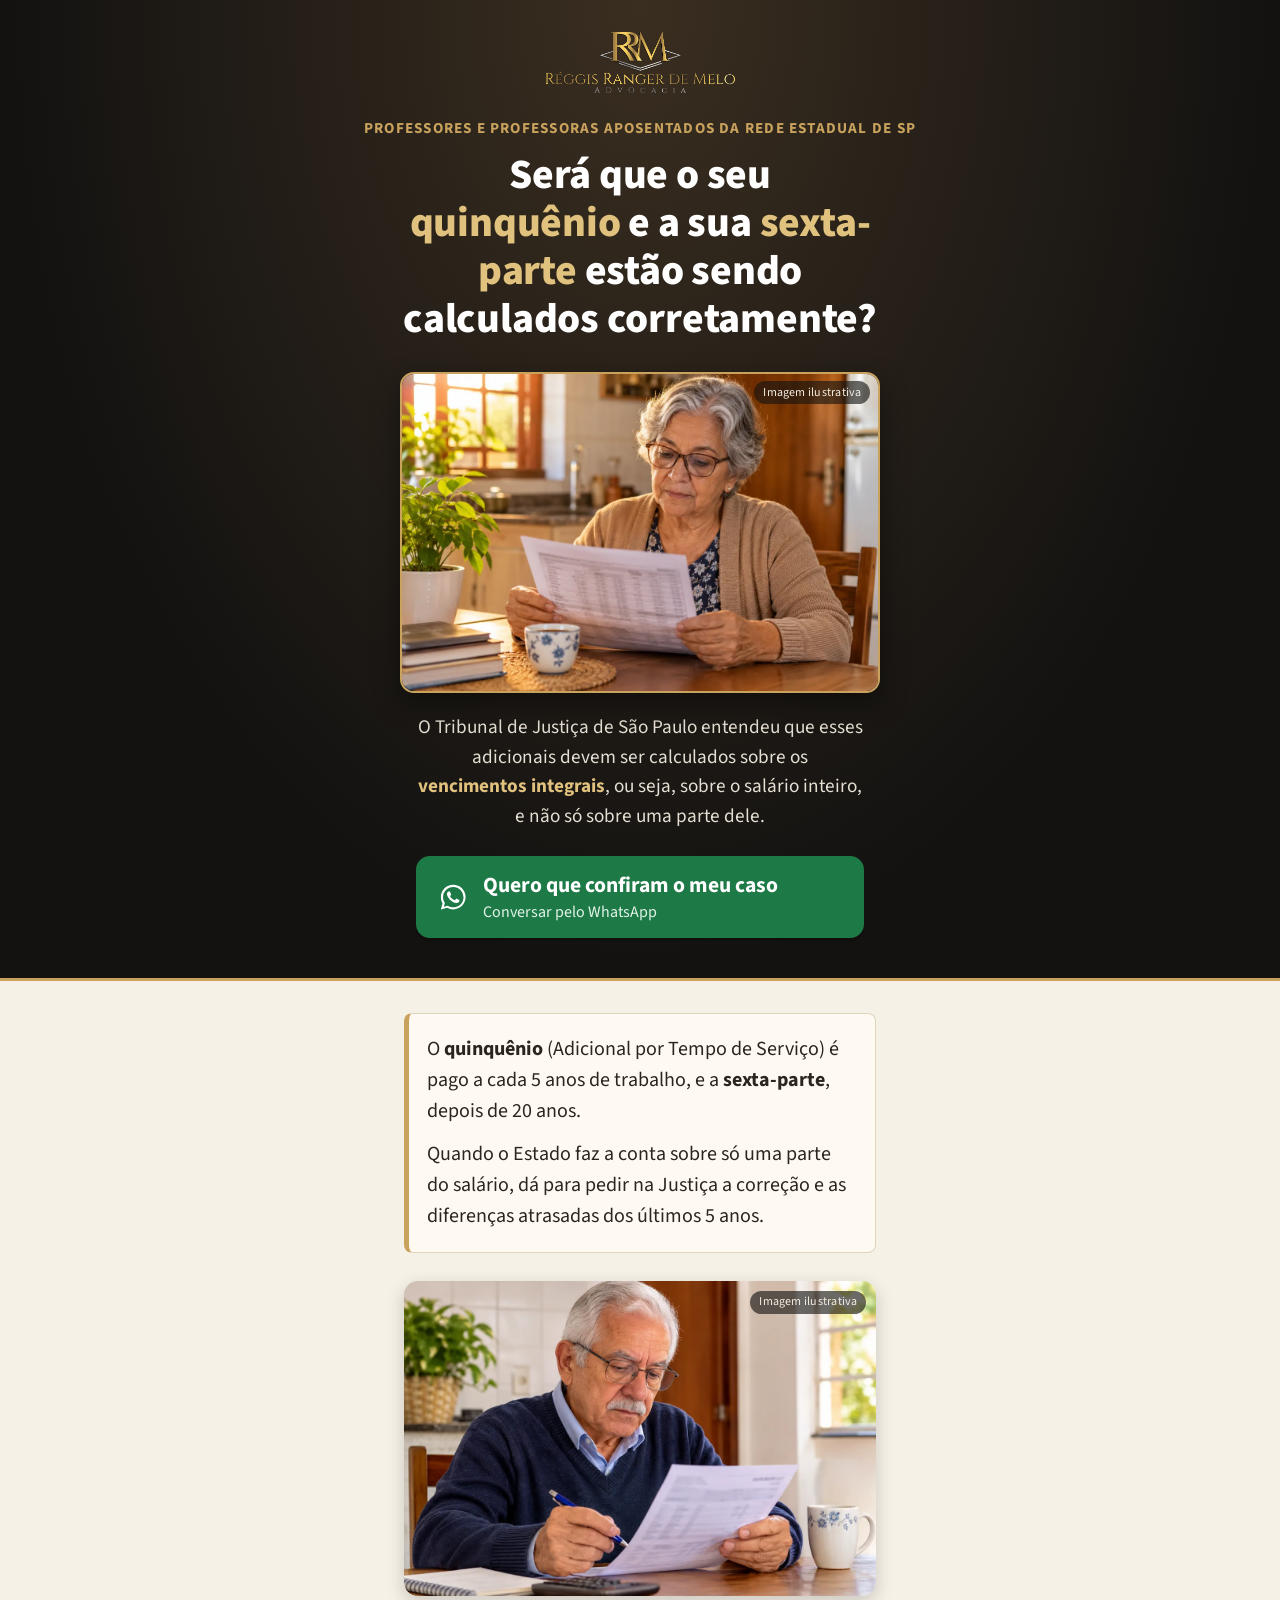
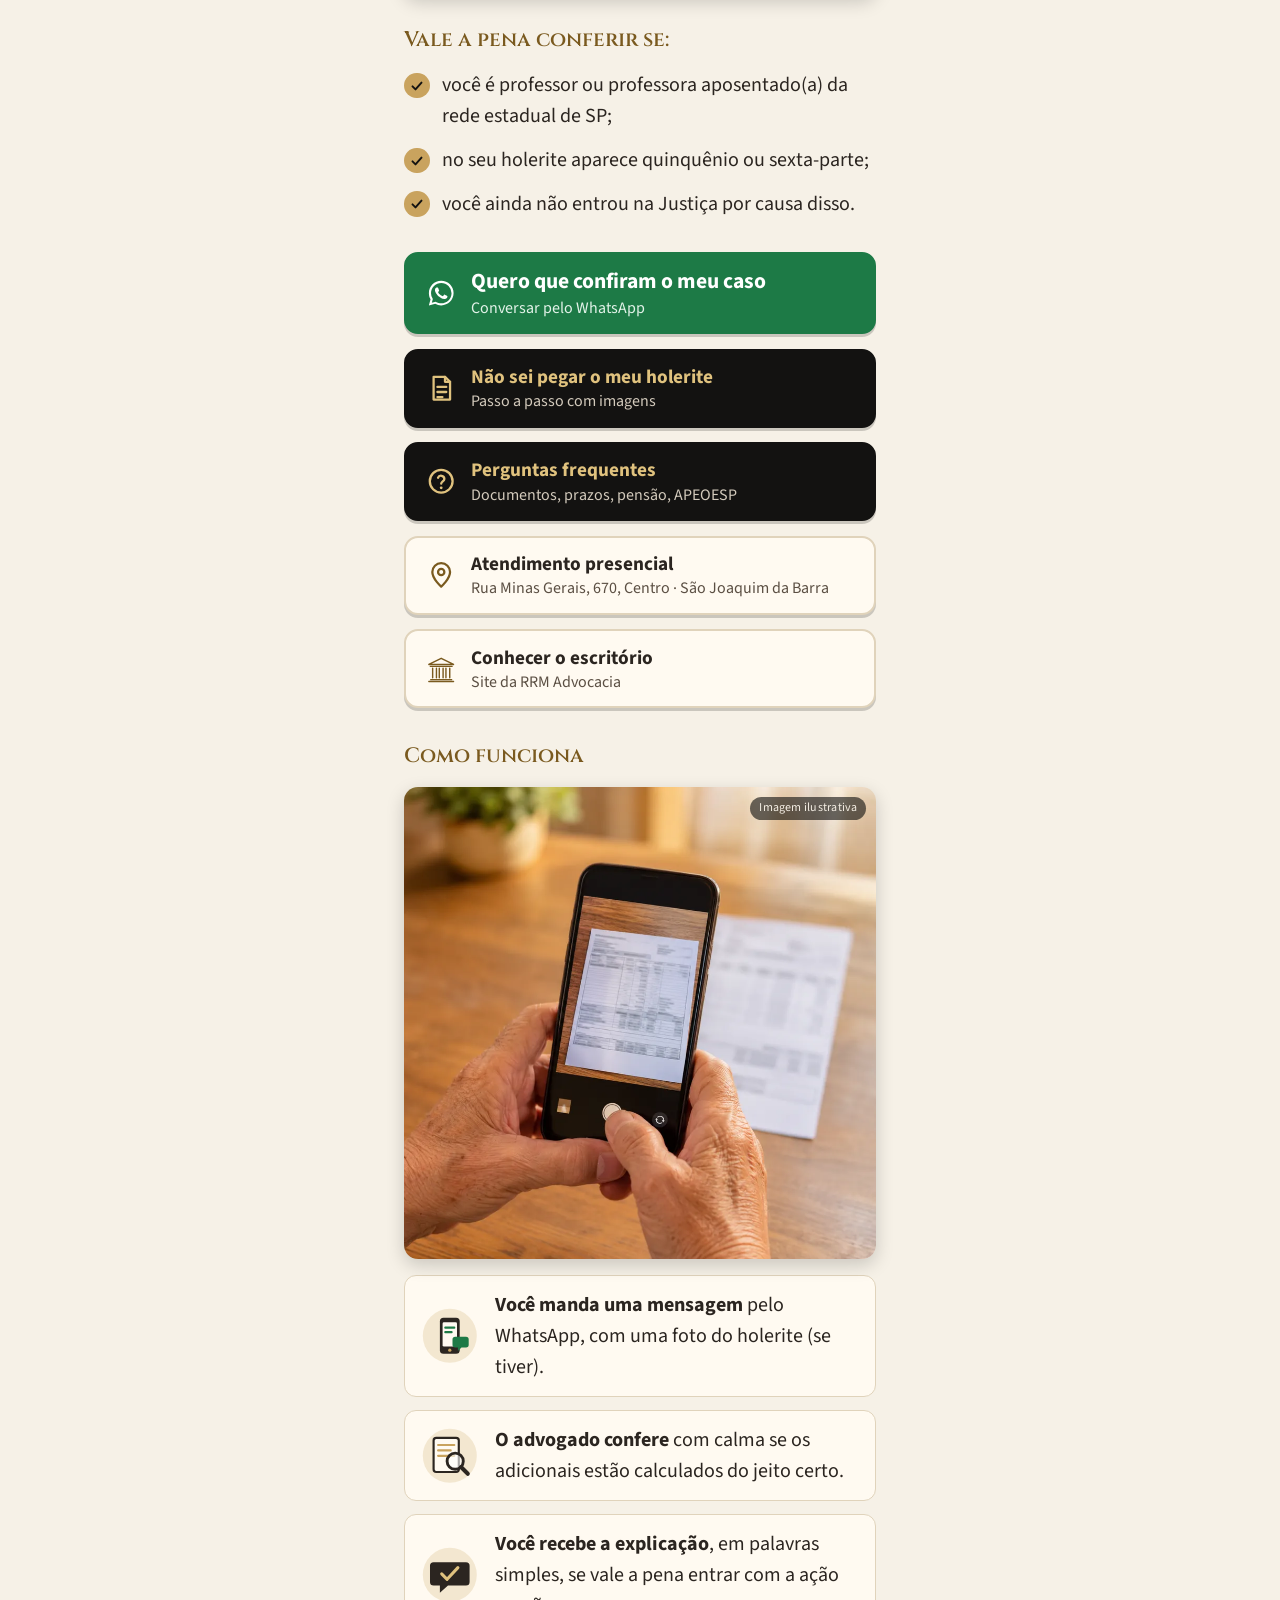
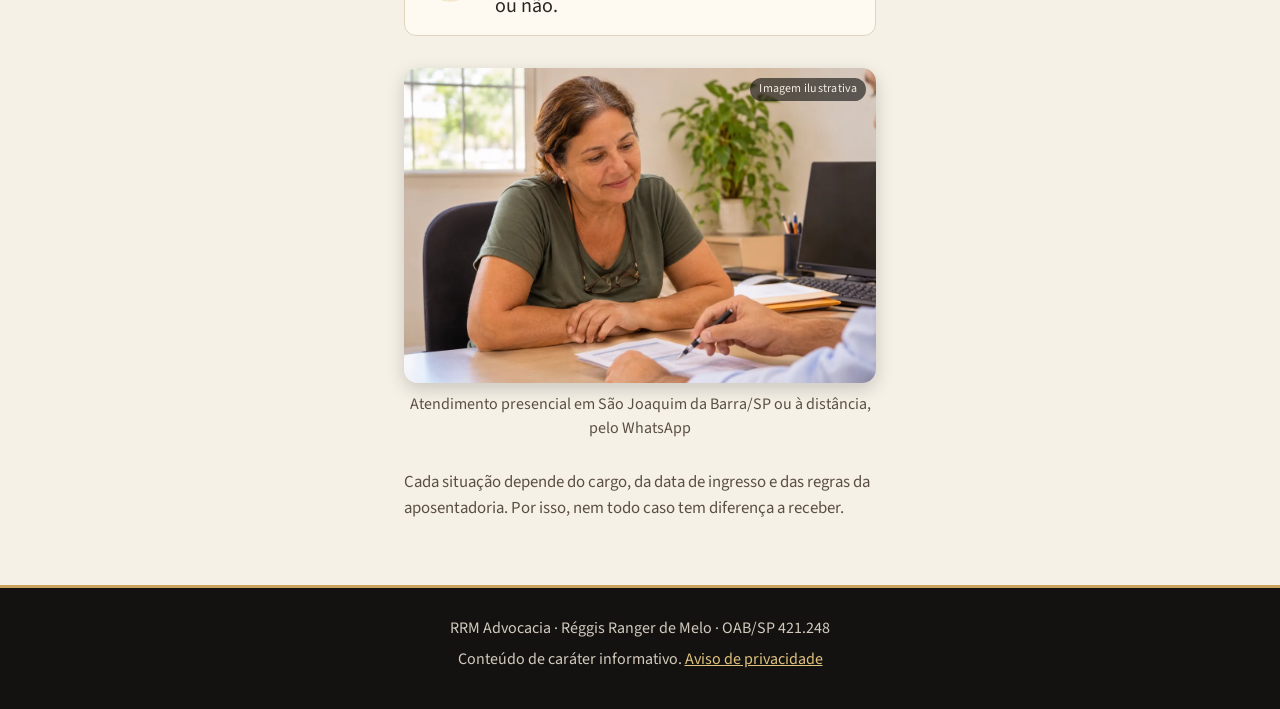
==== commit 3014667f: "Página dos professores: abertura em forma de pergunta e botão do WhatsApp no topo Co-Authored-By: Cl" ====
--- a/professores/index.html
+++ b/professores/index.html
@@ -61,18 +61,26 @@
       padding: 2rem 1.25rem 2.5rem;
       border-bottom: 3px solid var(--ouro);
     }
-    .topo img { width: 220px; margin: 0 auto 1.75rem; }
+    .topo .logo { width: 190px; margin: 0 auto 1.5rem; }
+    .topo .chamada {
+      margin: 0 auto .75rem;
+      font-size: .95rem; font-weight: 700; letter-spacing: .08em; text-transform: uppercase;
+      color: var(--ouro);
+    }
     .topo h1 {
-      font-family: var(--titulo);
-      font-weight: 600;
-      font-size: clamp(1.55rem, 6.5vw, 2.1rem);
-      line-height: 1.25;
-      letter-spacing: .02em;
-      color: var(--ouro-claro);
+      font-family: var(--texto);
+      font-weight: 800;
+      font-size: clamp(1.85rem, 8.2vw, 2.6rem);
+      line-height: 1.15;
+      letter-spacing: -.005em;
+      color: #fff;
       margin: 0 auto;
       max-width: 30rem;
     }
-    .topo p { margin: 1rem auto 0; max-width: 28rem; font-size: 1.2rem; color: #e6dfd3; }
+    .topo h1 span { color: var(--ouro-claro); }
+    .topo .sub { margin: 1.25rem auto 0; max-width: 28rem; font-size: 1.2rem; color: #e6dfd3; }
+    .topo .sub strong { color: var(--ouro-claro); }
+    .botao-topo { max-width: 28rem; margin: 1.5rem auto 0; text-align: left; }
 
     .conteudo { max-width: 32rem; margin: 0 auto; padding: 2rem 1.25rem 2.5rem; }
 
@@ -191,19 +199,24 @@
 </head>
 <body>
   <header class="topo">
-    <img src="/logo-rrm.png" width="1502" height="480" alt="RRM Advocacia · Réggis Ranger de Melo">
-    <h1>Professores e professoras aposentados da rede estadual de São Paulo</h1>
-    <p>O quinquênio e a sexta-parte do seu holerite podem estar sendo calculados sobre só uma parte do salário.</p>
+    <img class="logo" src="/logo-rrm.png" width="1502" height="480" alt="RRM Advocacia · Réggis Ranger de Melo">
+    <p class="chamada">Professores e professoras aposentados da rede estadual de SP</p>
+    <h1>Será que o seu <span>quinquênio</span> e a sua <span>sexta-parte</span> estão sendo calculados corretamente?</h1>
     <figure class="foto foto-topo">
-          <img src="/professores/professora.webp" width="1200" height="800" alt="Professora aposentada conferindo o holerite à mesa da cozinha" fetchpriority="high" decoding="async">
-          <span class="selo-ilustrativa">Imagem ilustrativa</span>
-        </figure>
+      <img src="/professores/professora.webp" width="1200" height="800" alt="Professora aposentada conferindo o holerite à mesa da cozinha" fetchpriority="high" decoding="async">
+      <span class="selo-ilustrativa">Imagem ilustrativa</span>
+    </figure>
+    <p class="sub">O Tribunal de Justiça de São Paulo entendeu que esses adicionais devem ser calculados sobre os <strong>vencimentos integrais</strong>, ou seja, sobre o salário inteiro, e não só sobre uma parte dele.</p>
+    <a class="botao botao-principal botao-topo" href="https://wa.me/551637285886?text=Ol%C3%A1%2C%20vim%20pelo%20an%C3%BAncio%20e%20gostaria%20de%20atendimento%20sobre%20professores%20aposentados%20da%20rede%20estadual." rel="noopener">
+      <svg aria-hidden="true" focusable="false"><use href="#icone-whatsapp"/></svg>
+      <span>Quero que confiram o meu caso<small>Conversar pelo WhatsApp</small></span>
+    </a>
   </header>
 
   <main class="conteudo">
     <div class="explica">
-      <p>O <strong>quinquênio</strong> (Adicional por Tempo de Serviço) e a <strong>sexta-parte</strong> são adicionais pagos pelo tempo de trabalho.</p>
-      <p>Em muitos casos, o Estado faz a conta sobre só uma parte do salário, e não sobre o salário inteiro. Quando isso acontece, dá para pedir na Justiça a correção e as diferenças atrasadas dos últimos 5 anos.</p>
+      <p>O <strong>quinquênio</strong> (Adicional por Tempo de Serviço) é pago a cada 5 anos de trabalho, e a <strong>sexta-parte</strong>, depois de 20 anos.</p>
+      <p>Quando o Estado faz a conta sobre só uma parte do salário, dá para pedir na Justiça a correção e as diferenças atrasadas dos últimos 5 anos.</p>
     </div>
 
     <figure class="foto">
